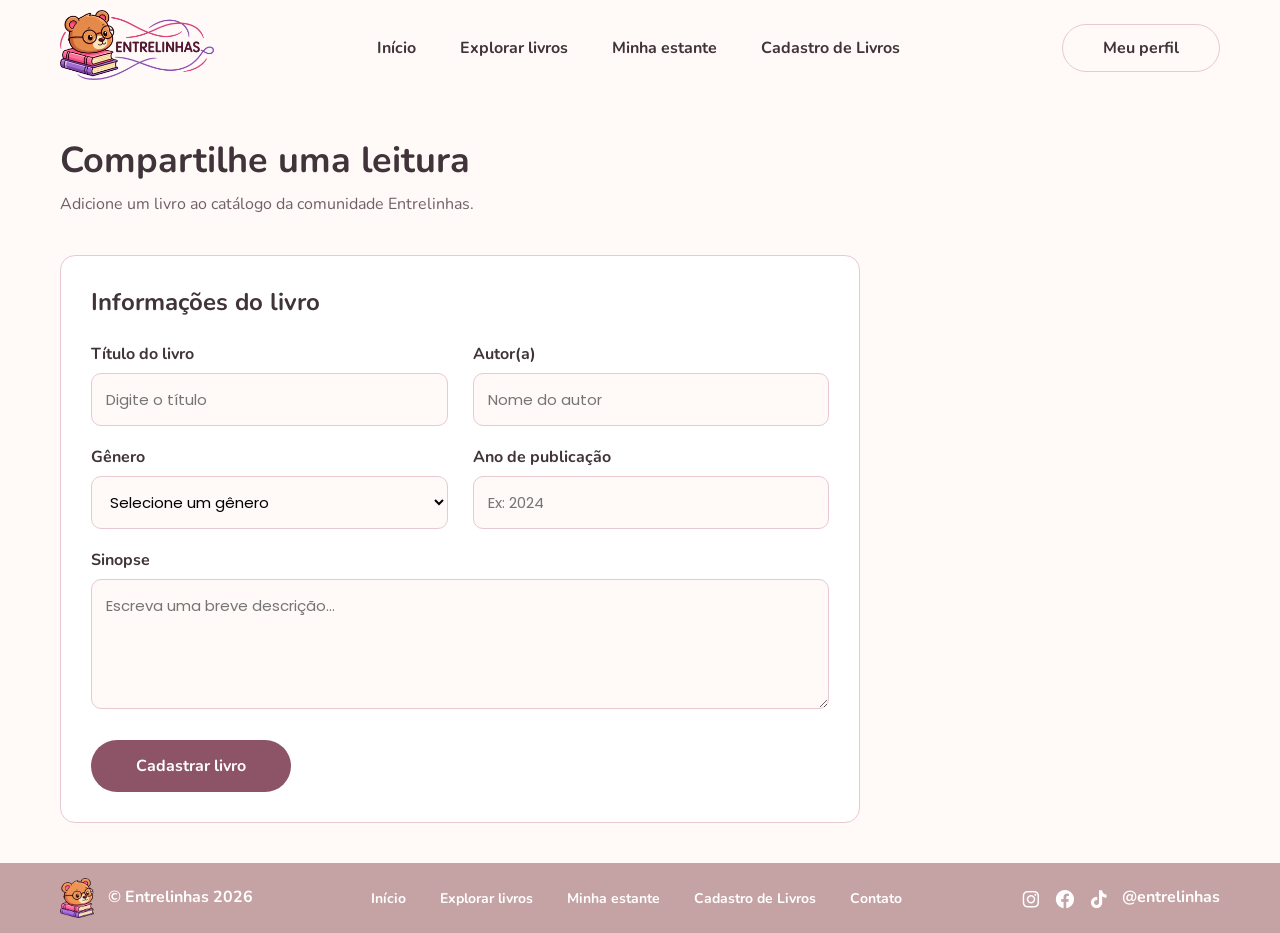
==== frontend/index.html @ ce0c290f "Add files via upload" ====
<!DOCTYPE html>
<html lang="pt-br">
<head>
    <meta charset="UTF-8">
    <meta name="viewport" content="width=device-width, initial-scale=1.0">
    <link href="https://fonts.googleapis.com/css2?family=Nunito:wght@400;700;800&family=Poppins&display=swap" rel="stylesheet">
    <link href='https://unpkg.com/boxicons@2.1.4/css/boxicons.min.css' rel='stylesheet'>
    <link rel="stylesheet" href="styles.css">
    <title>Entrelinhas - Cadastro de Livros</title>
</head>
<body>

    <header>
        <a href="#"><img src="logo.png" alt="Entrelinhas"></a> <!-- LIGAR: página Início -->
        <nav>
            <a href="#">Início</a>             <!-- LIGAR: página Início -->
            <a href="#">Explorar livros</a>    <!-- LIGAR: página Explorar livros -->
            <a href="#">Minha estante</a>      <!-- LIGAR: página Minha estante -->
            <a href="#">Cadastro de Livros</a> <!-- página atual -->
        </nav>
        <a class="perfil" href="#">Meu perfil</a> <!-- LIGAR: página Perfil -->
    </header>

    <main>
        <h1>Compartilhe uma leitura</h1>
        <p>Adicione um livro ao catálogo da comunidade Entrelinhas.</p>

        <form>
            <h2>Informações do livro</h2>

            <div class="linha">
                <div class="campo">
                    <label>Título do livro</label>
                    <input type="text" placeholder="Digite o título">
                </div>
                <div class="campo">
                    <label>Autor(a)</label>
                    <input type="text" placeholder="Nome do autor">
                </div>
            </div>

            <div class="linha">
                <div class="campo">
                    <label>Gênero</label>
                    <select>
                        <option>Selecione um gênero</option>
                        <option>Romance</option>
                        <option>Fantasia</option>
                        <option>Suspense</option>
                        <option>Terror</option>
                        <option>Poesia</option>
                        <option>Outro</option>
                    </select>
                </div>
                <div class="campo">
                    <label>Ano de publicação</label>
                    <input type="number" placeholder="Ex: 2024">
                </div>
            </div>

            <label>Sinopse</label>
            <textarea placeholder="Escreva uma breve descrição..."></textarea>

            <!-- LIGAR: ao cadastrar, levar para a página Explorar livros -->
            <button type="submit">Cadastrar livro</button>
        </form>
    </main>

    <footer>
        <div>
            <img src="mascote.png" alt="Mascote">
            © Entrelinhas 2026
        </div>
        <nav>
            <a href="#">Início</a>
            <a href="#">Explorar livros</a>
            <a href="#">Minha estante</a>
            <a href="#">Cadastro de Livros</a>
            <a href="#">Contato</a>   <!-- LIGAR: página Contato (e os outros links igual ao menu) -->
        </nav>
        <div class="redes">
            <i class="bx bxl-instagram"></i>
            <i class="bx bxl-facebook-circle"></i>
            <i class="bx bxl-tiktok"></i>
            @entrelinhas
        </div>
    </footer>

</body>
</html>
---- frontend/styles.css ----
* {
    margin: 0;
    padding: 0;
    box-sizing: border-box;
    font-family: 'Nunito', sans-serif;
}

body {
    background: #FFF9F7;
    color: #40343A;
}

/* ---------- Cabeçalho ---------- */
header {
    display: flex;
    justify-content: space-between;
    align-items: center;
    padding: 10px 60px;
}

header img {
    height: 70px;
}

nav a {
    margin: 0 20px;
    font-weight: 700;
    text-decoration: none;
    color: #40343A;
}

.perfil {
    border: 1px solid #E8C9D1;
    border-radius: 30px;
    padding: 12px 40px;
    font-weight: 700;
    text-decoration: none;
    color: #40343A;
}

/* ---------- Conteúdo ---------- */
main {
    padding: 40px 60px;
}

main h1 {
    font-size: 36px;
}

main p {
    color: #6f6168;
    margin-top: 8px;
}

/* ---------- Formulário ---------- */
form {
    background: white;
    border: 1px solid #E8C9D1;
    border-radius: 15px;
    padding: 30px;
    margin-top: 40px;
    max-width: 800px;
}

form h2 {
    margin-bottom: 25px;
}

.linha {
    display: flex;
    gap: 25px;
    margin-bottom: 20px;
}

.campo {
    width: 100%;
}

label {
    display: block;
    font-weight: 700;
    margin-bottom: 8px;
}

input, select, textarea {
    width: 100%;
    padding: 14px;
    border: 1px solid #E8C9D1;
    border-radius: 10px;
    background: #FFF9F7;
    font-family: 'Poppins', sans-serif;
    font-size: 15px;
}

textarea {
    height: 130px;
}

button {
    margin-top: 25px;
    padding: 15px 45px;
    border: none;
    border-radius: 30px;
    background: #8D5367;
    color: white;
    font-size: 16px;
    font-weight: 700;
    cursor: pointer;
}

button:hover {
    background: #40343A;
}

/* ---------- Rodapé ---------- */
footer {
    display: flex;
    justify-content: space-between;
    align-items: center;
    background: #C5A2A4;
    color: white;
    padding: 15px 60px;
    font-weight: 700;
}

footer img {
    height: 40px;
    vertical-align: middle;
    margin-right: 10px;
}

footer nav a {
    color: white;
    font-size: 14px;
    margin: 0 15px;
}

.redes i {
    font-size: 22px;
    margin-right: 8px;
    vertical-align: middle;
}
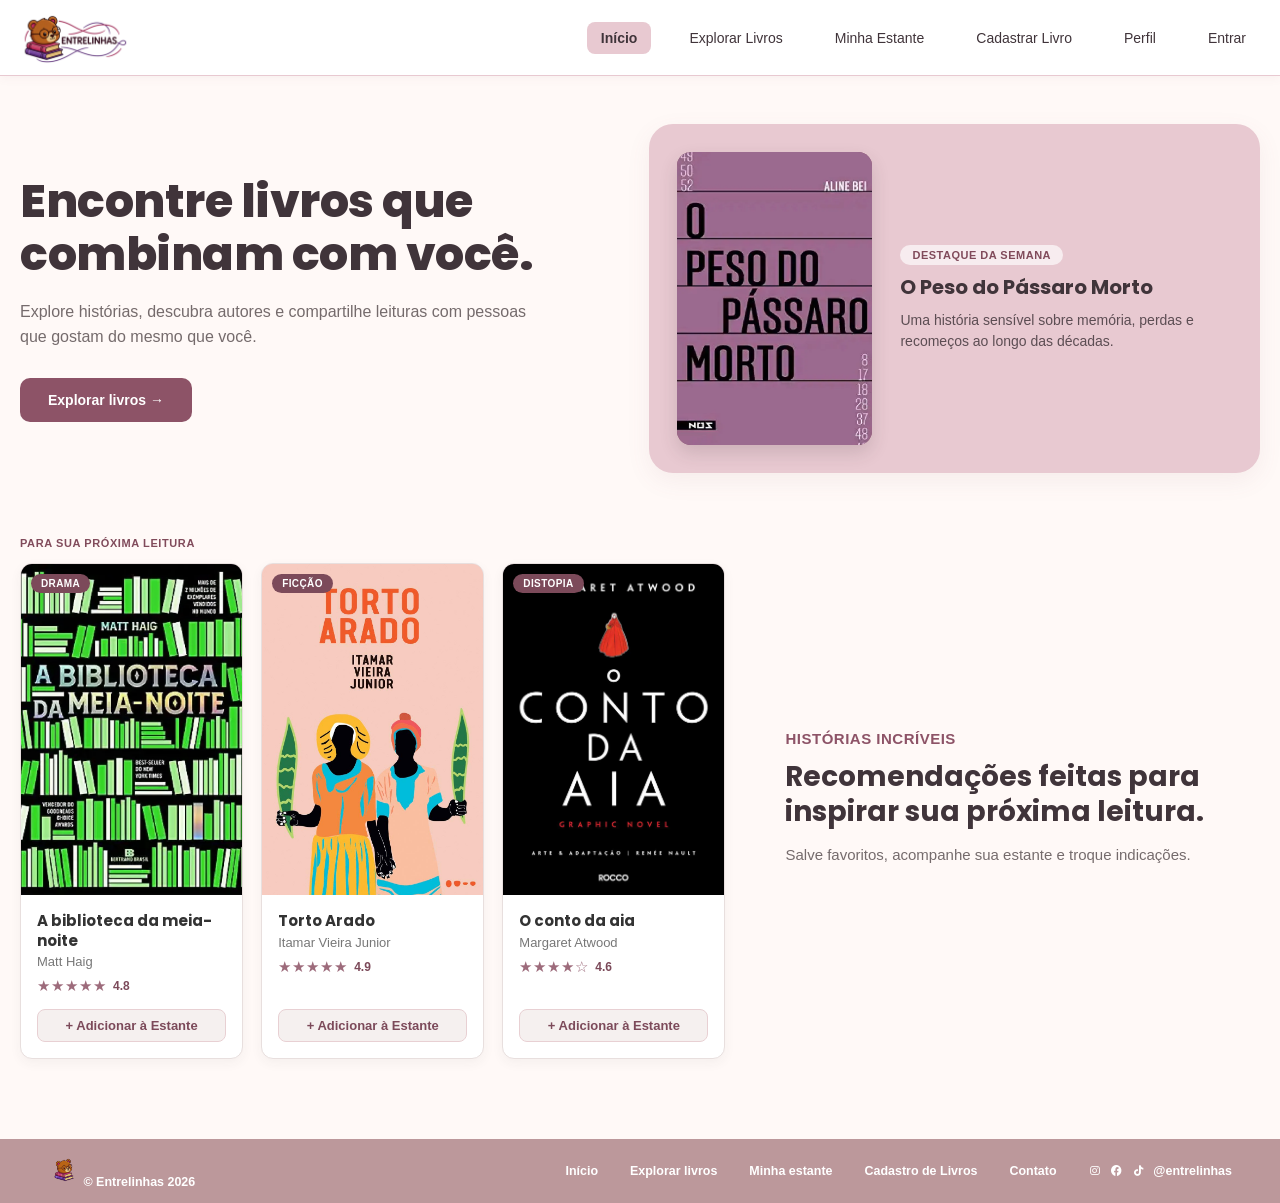
==== commit 71499aab: "Merge e criação de estilização global Atualização de estilização, padronização dos nomes dos compone" ====
--- a/frontend/index.html
+++ b/frontend/index.html
@@ -1,90 +1,179 @@
 <!DOCTYPE html>
-<html lang="pt-br">
+<html lang="pt-BR">
 <head>
-    <meta charset="UTF-8">
-    <meta name="viewport" content="width=device-width, initial-scale=1.0">
-    <link href="https://fonts.googleapis.com/css2?family=Nunito:wght@400;700;800&family=Poppins&display=swap" rel="stylesheet">
-    <link href='https://unpkg.com/boxicons@2.1.4/css/boxicons.min.css' rel='stylesheet'>
-    <link rel="stylesheet" href="styles.css">
-    <title>Entrelinhas - Cadastro de Livros</title>
+    <meta charset="UTF-8" />
+        <meta name="viewport" content="width=device-width, initial-scale=1.0" />
+        <title>Entrelinhas - Início de cada História</title>
+
+        <link rel="preconnect" href="https://fonts.googleapis.com" />
+        <link rel="preconnect" href="https://fonts.gstatic.com" crossorigin />
+        <link
+            href="https://fonts.googleapis.com/css2?family=Comfortaa:wght@600;700&family=Nunito:wght@400;500;600;700;800&family=Poppins:wght@400;500;600;700&display=swap"
+            rel="stylesheet"
+        />
+
+        <link
+            href="https://unpkg.com/boxicons@2.1.4/css/boxicons.min.css"
+            rel="stylesheet"
+        />
+
+        <link rel="stylesheet" href="css/styleGeral.css" />
+    <link rel="stylesheet" href="css/styleIndex.css">
 </head>
 <body>
 
-    <header>
-        <a href="#"><img src="logo.png" alt="Entrelinhas"></a> <!-- LIGAR: página Início -->
-        <nav>
-            <a href="#">Início</a>             <!-- LIGAR: página Início -->
-            <a href="#">Explorar livros</a>    <!-- LIGAR: página Explorar livros -->
-            <a href="#">Minha estante</a>      <!-- LIGAR: página Minha estante -->
-            <a href="#">Cadastro de Livros</a> <!-- página atual -->
-        </nav>
-        <a class="perfil" href="#">Meu perfil</a> <!-- LIGAR: página Perfil -->
-    </header>
+    <header class="topo">
+            <div class="container flex-topo">
+                <a href="index.html" class="logo">
+                    <img
+                        src="img/logo/logo.svg"
+                        alt="Entrelinhas"
+                        class="logo-img"
+                    />
+                </a>
 
-    <main>
-        <h1>Compartilhe uma leitura</h1>
-        <p>Adicione um livro ao catálogo da comunidade Entrelinhas.</p>
+                <nav class="menu">
+                    <a href="index.html" class="ativo">Início</a>
+                    <a href="pages/explorarlivros.html">Explorar Livros</a>
+                    <a href="pages/minhaEstante.html">Minha Estante</a>
+                    <a href="pages/cadastrarLivro.html">Cadastrar Livro</a>
+                    <a href="#">Perfil</a>
+                    <a href="pages/login.html" class="btn-entrar">Entrar</a>
+                </nav>
+            </div>
+        </header>
 
-        <form>
-            <h2>Informações do livro</h2>
+    <main class="container main-home">
+        
+        <!-- SEÇÃO 1: HERO BANNER -->
+        <section class="hero-section">
+            <div class="hero-texto">
+                <h1>Encontre livros que combinam com você.</h1>
+                <p>Explore histórias, descubra autores e compartilhe leituras com pessoas que gostam do mesmo que você.</p>
+                <a href="explorar.html" class="btn-hero">Explorar livros &rarr;</a>
+            </div>
 
-            <div class="linha">
-                <div class="campo">
-                    <label>Título do livro</label>
-                    <input type="text" placeholder="Digite o título">
+            <div class="hero-destaque">
+                <div class="destaque-capa-maior">
+                    <img
+                                src="img/livros/peso-do-passaro-morto.jpg"
+                                alt="O Peso do Pássaro Morto"
+                            />
                 </div>
-                <div class="campo">
-                    <label>Autor(a)</label>
-                    <input type="text" placeholder="Nome do autor">
+                <div class="destaque-info-lateral">
+                    <span class="destaque-tag">Destaque da Semana</span>
+                    <h3>O Peso do Pássaro Morto</h3>
+                    <p>Uma história sensível sobre memória, perdas e recomeços ao longo das décadas.</p>
+                </div>
+            </div>
+        </section>
+
+        <section class="secao-recomendacoes">
+            
+            <div class="coluna-cards">
+                <span class="label-secao">PARA SUA PRÓXIMA LEITURA</span>
+                
+                <div class="grade-home-cards">
+                    <!-- Card 1 -->
+                    <article class="card-livro">
+                        <div class="capa-wrapper">
+                            <span class="tag-categoria">DRAMA</span>
+                            <img src="img/livros/a-biblioteca-da-meia-noite.jpg" alt="A biblioteca da meia-noite">
+                            <div class="gancho-hover">
+                                <p>"Entre a vida e a morte existe uma biblioteca."</p>
+                                <span>Ver detalhes</span>
+                            </div>
+                        </div>
+                        <div class="info-livro">
+                            <h3>A biblioteca da meia-noite</h3>
+                            <p class="autor">Matt Haig</p>
+                            <div class="avaliacao">
+                                <span class="estrelas">&#9733;&#9733;&#9733;&#9733;&#9733;</span>
+                                <span class="nota">4.8</span>
+                            </div>
+                            <button class="btn-adicionar">+ Adicionar à Estante</button>
+                        </div>
+                    </article>
+
+                    <!-- Card 2 -->
+                    <article class="card-livro">
+                        <div class="capa-wrapper">
+                            <span class="tag-categoria">FICÇÃO</span>
+                            <img src="img/livros/torto-arado.jpg" alt="Torto Arado">
+                            <div class="gancho-hover">
+                                <p>"Uma narrativa visceral sobre terra, irmandade e resistência."</p>
+                                <span>Ver detalhes</span>
+                            </div>
+                        </div>
+                        <div class="info-livro">
+                            <h3>Torto Arado</h3>
+                            <p class="autor">Itamar Vieira Junior</p>
+                            <div class="avaliacao">
+                                <span class="estrelas">&#9733;&#9733;&#9733;&#9733;&#9733;</span>
+                                <span class="nota">4.9</span>
+                            </div>
+                            <button class="btn-adicionar">+ Adicionar à Estante</button>
+                        </div>
+                    </article>
+
+                    <!-- Card 3 -->
+                    <article class="card-livro">
+                        <div class="capa-wrapper">
+                            <span class="tag-categoria">DISTOPIA</span>
+                            <img src="img/livros/o-conto-da-aia.jpg" alt="O conto da aia">
+                            <div class="gancho-hover">
+                                <p>"Um clássico distópico sobre liberdade e sobrevivência."</p>
+                                <span>Ver detalhes</span>
+                            </div>
+                        </div>
+                        <div class="info-livro">
+                            <h3>O conto da aia</h3>
+                            <p class="autor">Margaret Atwood</p>
+                            <div class="avaliacao">
+                                <span class="estrelas">&#9733;&#9733;&#9733;&#9733;&#9734;</span>
+                                <span class="nota">4.6</span>
+                            </div>
+                            <button class="btn-adicionar">+ Adicionar à Estante</button>
+                        </div>
+                    </article>
                 </div>
             </div>
 
-            <div class="linha">
-                <div class="campo">
-                    <label>Gênero</label>
-                    <select>
-                        <option>Selecione um gênero</option>
-                        <option>Romance</option>
-                        <option>Fantasia</option>
-                        <option>Suspense</option>
-                        <option>Terror</option>
-                        <option>Poesia</option>
-                        <option>Outro</option>
-                    </select>
-                </div>
-                <div class="campo">
-                    <label>Ano de publicação</label>
-                    <input type="number" placeholder="Ex: 2024">
-                </div>
+            <!-- Lado Direito: Texto Institucional -->
+            <div class="coluna-texto-lateral">
+                <span class="eyebrow-vinho">HISTÓRIAS INCRÍVEIS</span>
+                <h2>Recomendações feitas para inspirar sua próxima leitura.</h2>
+                <p>Salve favoritos, acompanhe sua estante e troque indicações.</p>
             </div>
 
-            <label>Sinopse</label>
-            <textarea placeholder="Escreva uma breve descrição..."></textarea>
+        </section>
 
-            <!-- LIGAR: ao cadastrar, levar para a página Explorar livros -->
-            <button type="submit">Cadastrar livro</button>
-        </form>
     </main>
 
-    <footer>
-        <div>
-            <img src="mascote.png" alt="Mascote">
-            © Entrelinhas 2026
-        </div>
-        <nav>
-            <a href="#">Início</a>
-            <a href="#">Explorar livros</a>
-            <a href="#">Minha estante</a>
-            <a href="#">Cadastro de Livros</a>
-            <a href="#">Contato</a>   <!-- LIGAR: página Contato (e os outros links igual ao menu) -->
-        </nav>
-        <div class="redes">
-            <i class="bx bxl-instagram"></i>
-            <i class="bx bxl-facebook-circle"></i>
-            <i class="bx bxl-tiktok"></i>
-            @entrelinhas
+    <!-- Rodapé Padrão -->
+    <footer class="footer">
+        <div class="footer-container">
+            <div>
+                <img src="img/logo/icone.png" alt="Mascote" class="footer-logo">
+                <span>&copy; Entrelinhas 2026</span>
+            </div>
+            <nav class="footer-nav">
+                <ul>
+                    <li><a href="index.html">Início</a></li>
+                    <li><a href="pages/explorarlivros.html">Explorar livros</a></li>
+                    <li><a href="pages/minhaEstante.html">Minha estante</a></li>
+                    <li><a href="pages/cadastrarLivro.html">Cadastro de Livros</a></li>
+                    <li><a href="#">Contato</a></li>
+                    <li class="footer-social">
+                        <a href="#" aria-label="Instagram"><i class="bx bxl-instagram"></i></a>
+                        <a href="#" aria-label="Facebook"><i class="bx bxl-facebook-circle"></i></a>
+                        <a href="#" aria-label="TikTok"><i class="bx bxl-tiktok"></i></a>
+                        <span>@entrelinhas</span>
+                    </li>
+                </ul>
+            </nav>
         </div>
     </footer>
 
 </body>
-</html>
+</html>
--- a/frontend/css/styleGeral.css
+++ b/frontend/css/styleGeral.css
@@ -0,0 +1,618 @@
+/*  VARIÁVEIS E CONFIGURAÇÕES GERAIS */
+
+:root {
+    --bg-page: #FFF9F7;
+    --primary-wine: #814b5b;
+    --primary-wine-alt: #8d5367;
+    --primary-wine-hover: #693b49;
+    --tag-bg: #efe3e4;
+    --tag-text: #814b5b;
+    --footer-bg: #bc989b;
+    --text-dark: #40343a;
+    --text-muted: #756b6c;
+    --border-light: #eadcdd;
+    --border-pink: #e8c9d1;
+    --star-inactive: #d6d0d1;
+}
+
+* {
+    margin: 0;
+    padding: 0;
+    box-sizing: border-box;
+}
+
+html, body {
+    width: 100%;
+    min-height: 100%;
+}
+
+body {
+    background-color: var(--bg-page);
+    color: var(--text-dark);
+    font-family: "Inter", sans-serif;
+    display: flex;
+    flex-direction: column;
+    min-height: 100vh;
+    min-height: 100dvh;
+    overflow-x: hidden;
+}
+
+h1, h2, h3 {
+    font-family: "Poppins", sans-serif;
+}
+
+.container {
+    max-width: 1320px;
+    margin: 0 auto;
+    padding: 0 20px;
+}
+
+/* CABEÇALHO E MENU DE NAVEGAÇÃO */
+.topo {
+    background-color: #ffffff;
+    border-bottom: 1.5px solid var(--border-pink);
+    height: 76px;
+    display: flex;
+    align-items: center;
+    position: sticky;
+    top: 0;
+    z-index: 50;
+    box-shadow: 0 2px 10px rgba(141, 83, 103, 0.06);
+
+    & .flex-topo {
+        width: 100%;
+        display: flex;
+        justify-content: space-between;
+        align-items: center;
+    }
+
+    & .logo {
+        display: flex;
+        align-items: center;
+        gap: 10px;
+        text-decoration: none;
+        color: #333333;
+        font-family: "Poppins", sans-serif;
+        font-weight: 700;
+        font-size: 20px;
+
+        & .logo-img {
+            height: 54px;
+            width: auto;
+            display: block;
+            border-radius: 8px;
+        }
+    }
+}
+
+.menu {
+    display: flex;
+    align-items: center;
+    gap: 1.5rem;
+
+    & a {
+        text-decoration: none;
+        color: var(--text-dark);
+        font-size: 14px;
+        font-weight: 500;
+        padding: 8px 14px;
+        border-radius: 8px;
+        transition: 0.2s;
+
+        &:hover {
+            background-color: var(--bg-page);
+            color: var(--primary-wine-alt);
+        }
+
+        &.ativo {
+            background-color: var(--border-pink);
+            color: var(--text-dark);
+            font-weight: 600;
+        }
+
+        & .btn-entrar {
+            background-color: var(--primary-wine-alt);
+            color: var(--bg-page);
+
+            &:hover {
+                background-color: #c5a2a4;
+                color: var(--text-dark);
+            }
+        }
+    }
+}
+
+/* COMPONENTE: CARD DE LIVRO */
+.card-livro {
+    background-color: #ffffff;
+    border: 1px solid #e8dfde;
+    border-radius: 12px;
+    overflow: hidden;
+    box-shadow: 0 4px 12px rgba(51, 51, 51, 0.05);
+    transition: transform 0.25s ease, box-shadow 0.25s ease;
+    display: flex;
+    flex-direction: column;
+    cursor: pointer;
+
+    &:hover {
+        transform: translateY(-6px);
+        box-shadow: 0 12px 24px rgba(124, 74, 90, 0.16);
+        border-color: #d8b4b8;
+    }
+}
+
+.capa-wrapper {
+    position: relative;
+    width: 100%;
+    aspect-ratio: 2 / 3;
+    background-color: #e8d0d3;
+    overflow: hidden;
+
+    & img {
+        width: 100%;
+        height: 100%;
+        object-fit: cover;
+        object-position: top;
+        display: block;
+    }
+}
+
+.tag-categoria {
+    position: absolute;
+    top: 10px;
+    left: 10px;
+    z-index: 2;
+    background-color: #7c4a5a;
+    color: #ffffff;
+    font-size: 10px;
+    font-weight: 600;
+    padding: 4px 10px;
+    border-radius: 20px;
+    letter-spacing: 0.4px;
+}
+
+.gancho-hover {
+    position: absolute;
+    inset: 0;
+    background-color: rgba(94, 56, 69, 0.92);
+    color: #ffffff;
+    padding: 45px 18px 18px 18px;
+    display: flex;
+    flex-direction: column;
+    justify-content: center;
+    align-items: center;
+    text-align: center;
+    gap: 12px;
+    opacity: 0;
+    transition: opacity 0.25s ease;
+
+    & p {
+        font-size: 13px;
+        font-style: italic;
+        line-height: 1.5;
+    }
+
+    & span {
+        font-size: 11px;
+        font-weight: 600;
+        background-color: #e8d0d3;
+        color: #5e3845;
+        padding: 4px 12px;
+        border-radius: 20px;
+    }
+}
+
+.card-livro:hover .gancho-hover {
+    opacity: 1;
+}
+
+.info-livro {
+    padding: 16px;
+    display: flex;
+    flex-direction: column;
+    flex: 1;
+
+    & h3 {
+        font-size: 15px;
+        color: #333333;
+        margin-bottom: 4px;
+        line-height: 1.3;
+    }
+
+    & .autor {
+        font-size: 13px;
+        color: #777777;
+        margin-bottom: 8px;
+    }
+}
+
+.avaliacao {
+    display: flex;
+    align-items: center;
+    gap: 6px;
+    margin-bottom: 14px;
+}
+
+.estrelas {
+    color: #9d6b7b;
+    font-size: 15px;
+    letter-spacing: 1px;
+}
+
+.nota {
+    font-size: 12px;
+    font-weight: 600;
+    color: #7c4a5a;
+}
+
+.btn-adicionar {
+    margin-top: auto;
+    width: 100%;
+    padding: 8px;
+    background-color: #f5f0ef;
+    color: #7c4a5a;
+    border: 1px solid #e8d0d3;
+    border-radius: 8px;
+    font-size: 13px;
+    font-weight: 600;
+    cursor: pointer;
+    transition: 0.2s;
+
+    &:hover {
+        background-color: #7c4a5a;
+        color: #ffffff;
+    }
+}
+
+/* COMPONENTE: BLOCO CHAMADA PARA AÇÃO (CTA) */
+.bloco-explorar,
+.bloco-cadastrar {
+    margin-top: 40px;
+    padding: 24px;
+    background-color: var(--border-pink);
+    border: 1.5px solid #c5a2a4;
+    border-radius: 12px;
+    display: flex;
+    justify-content: space-between;
+    align-items: center;
+    gap: 20px;
+    flex-wrap: wrap;
+
+    & p {
+        font-size: 15px;
+        font-weight: 500;
+        color: var(--text-dark);
+    }
+}
+
+.btn-explorar,
+.btn-cadastrar {
+    background-color: var(--primary-wine-alt);
+    color: var(--bg-page);
+    text-decoration: none;
+    padding: 10px 20px;
+    border-radius: 8px;
+    font-size: 14px;
+    font-weight: 600;
+    transition: 0.2s;
+
+    &:hover {
+        background-color: var(--text-dark);
+    }
+}
+
+/* RODAPÉ PADRÃO */
+.footer {
+    background-color: var(--footer-bg);
+    color: #ffffff;
+    padding: 0.9rem 3rem;
+    width: 100%;
+    margin-top: 1rem;
+
+    & .footer-container {
+        max-width: 1280px;
+        margin: 0 auto;
+        display: flex;
+        align-items: center;
+        justify-content: space-between;
+        font-size: 0.78rem;
+        font-weight: 600;
+    }
+
+    & .footer-logo {
+        height: 32px;
+    }
+
+    & .footer-nav ul {
+        display: flex;
+        list-style: none;
+        gap: 2rem;
+
+        & a {
+            color: #ffffff;
+            text-decoration: none;
+            transition: opacity 0.2s;
+
+            &:hover {
+                opacity: 0.8;
+            }
+        }
+
+        & .footer-social {
+            display: flex;
+            align-items: center;
+            gap: 0.6rem;
+
+            & a {
+                color: #ffffff;
+                display: flex;
+                align-items: center;
+            }
+        }
+    }
+}
+
+/* POP-UP / MODAL DE DETALHES DO LIVRO */
+.modal-overlay {
+    position: fixed;
+    inset: 0;
+    background-color: rgba(61, 53, 54, 0.55);
+    display: flex;
+    align-items: center;
+    justify-content: center;
+    padding: 1.5rem;
+    z-index: 1000;
+    opacity: 0;
+    visibility: hidden;
+    transition: opacity 0.25s ease, visibility 0.25s ease;
+}
+
+.modal-overlay.open {
+    opacity: 1;
+    visibility: visible;
+}
+
+.modal-box {
+    background-color: #fdf9f9;
+    border: 1px solid var(--border-light);
+    border-radius: 16px;
+    max-width: 960px;
+    width: 100%;
+    max-height: 92vh;
+    overflow-y: auto;
+    padding: 2.2rem 2.5rem;
+    position: relative;
+    box-shadow: 0 16px 40px rgba(61, 53, 54, 0.22);
+    transform: translateY(12px);
+    transition: transform 0.25s ease;
+}
+
+.modal-overlay.open .modal-box {
+    transform: translateY(0);
+}
+
+.modal-close {
+    position: absolute;
+    top: 1.2rem;
+    right: 1.5rem;
+    background: transparent;
+    border: none;
+    font-size: 1.9rem;
+    line-height: 1;
+    color: var(--text-muted);
+    cursor: pointer;
+    transition: color 0.2s;
+
+    &:hover {
+        color: var(--primary-wine);
+    }
+}
+
+.modal-body {
+    display: flex;
+    gap: 2.5rem;
+    align-items: flex-start;
+}
+
+.modal-cover-frame {
+    width: 280px;
+    flex-shrink: 0;
+    background-color: #e6c8cd;
+    padding: 1.6rem;
+    border-radius: 12px;
+    display: flex;
+    align-items: center;
+    justify-content: center;
+    margin-top: 1.8rem;
+
+    & img {
+        width: 100%;
+        aspect-ratio: 2 / 3;
+        object-fit: cover;
+        border-radius: 4px;
+        background-color: var(--primary-wine);
+        box-shadow: 0 6px 16px rgba(0, 0, 0, 0.15);
+    }
+}
+
+.modal-info {
+    flex: 1;
+    display: flex;
+    flex-direction: column;
+
+    & h2 {
+        font-size: 2.15rem;
+        font-weight: 700;
+        color: #3d3536;
+        line-height: 1.15;
+        margin-bottom: 0.6rem;
+    }
+}
+
+.modal-category {
+    font-size: 0.78rem;
+    font-weight: 700;
+    letter-spacing: 0.6px;
+    text-transform: uppercase;
+    color: var(--primary-wine);
+    margin-bottom: 0.7rem;
+}
+
+.modal-author {
+    font-size: 1.1rem;
+    color: var(--text-muted);
+    margin-bottom: 1rem;
+}
+
+.modal-tags {
+    display: flex;
+    flex-wrap: wrap;
+    gap: 0.6rem;
+    margin-bottom: 1.4rem;
+}
+
+.tag-pill {
+    background-color: var(--tag-bg);
+    color: var(--tag-text);
+    font-size: 0.78rem;
+    font-weight: 600;
+    padding: 0.4rem 1.1rem;
+    border-radius: 999px;
+}
+
+.modal-synopsis h3 {
+    font-size: 1.05rem;
+    font-weight: 700;
+    color: #3d3536;
+    margin-bottom: 0.5rem;
+}
+
+.modal-synopsis p {
+    font-size: 0.95rem;
+    line-height: 1.55;
+    color: #635a5b;
+    margin-bottom: 1.6rem;
+}
+
+.modal-actions {
+    display: flex;
+    gap: 1rem;
+    margin-bottom: 1.5rem;
+    flex-wrap: wrap;
+}
+
+.btn-save {
+    background-color: var(--primary-wine);
+    color: #ffffff;
+    border: none;
+    padding: 0.75rem 1.8rem;
+    border-radius: 8px;
+    font-size: 0.88rem;
+    font-weight: 600;
+    cursor: pointer;
+    display: inline-flex;
+    align-items: center;
+    gap: 0.5rem;
+    transition: background-color 0.2s;
+
+    &:hover {
+        background-color: var(--primary-wine-hover);
+    }
+}
+
+.btn-recommend {
+    background-color: transparent;
+    color: var(--primary-wine);
+    border: 1px solid #e2cfd1;
+    padding: 0.75rem 1.6rem;
+    border-radius: 8px;
+    font-size: 0.88rem;
+    font-weight: 600;
+    cursor: pointer;
+    transition: background-color 0.2s;
+
+    &:hover {
+        background-color: #f5ebeb;
+    }
+}
+
+.opinion-card {
+    display: grid;
+    grid-template-columns: 1fr;
+    background-color: #ffffff;
+    border: 1px solid var(--border-light);
+    border-radius: 12px;
+    padding: 1rem 1.2rem;
+    gap: 1rem;
+
+    & h4 {
+        font-size: 1rem;
+        font-weight: 700;
+        color: #3d3536;
+        margin-bottom: 0.65rem;
+    }
+
+    & .btn-submit-opinion {
+        background-color: transparent;
+        border: none;
+        color: var(--primary-wine);
+        font-weight: 600;
+        cursor: pointer;
+        margin-left: 0.4rem;
+    }
+
+    & .opinion-textarea {
+        width: 100%;
+        border-style: none;
+        background-color: var(--tag-bg);
+        color: #635a5b;
+        font-size: 0.86rem;
+        padding: 0.85rem 1rem;
+        border-radius: 8px;
+        min-height: 54px;
+        outline: none;
+
+        &:focus {
+            box-shadow: 0 0 0 2px var(--primary-wine);
+            background-color: #f7eff0;
+        }
+    }
+}
+
+/* RESPONSIVIDADE GLOBAL (FOOTER E MODAL) */
+@media (max-width: 768px) {
+    .footer {
+        padding-left: 1.5rem;
+        padding-right: 1.5rem;
+    }
+
+    .footer-container {
+        flex-direction: column;
+        gap: 1rem;
+    }
+
+    .footer-nav ul {
+        flex-wrap: wrap;
+        justify-content: center;
+        gap: 1rem;
+    }
+
+    .modal-box {
+        padding: 1.5rem;
+    }
+
+    .modal-body {
+        flex-direction: column;
+        align-items: center;
+    }
+
+    .modal-cover-frame {
+        width: 210px;
+        margin-top: 0.5rem;
+        padding: 1.1rem;
+    }
+
+    .modal-info h2 {
+        font-size: 1.6rem;
+    }
+}
--- a/frontend/css/styleIndex.css
+++ b/frontend/css/styleIndex.css
@@ -0,0 +1,200 @@
+.main-home {
+    flex: 1;
+    width: 100%;
+    padding-top: 48px;
+    padding-bottom: 64px;
+}
+
+.hero-section {
+    display: grid;
+    grid-template-columns: 1fr 1.05fr;
+    align-items: center;
+    gap: 48px;
+    margin-bottom: 64px;
+}
+
+.hero-texto {
+    max-width: 520px;
+
+    & h1 {
+        font-size: clamp(32px, 3.6vw, 46px);
+        font-weight: 800;
+        color: var(--text-dark);
+        line-height: 1.15;
+        margin-bottom: 18px;
+        letter-spacing: -0.5px;
+    }
+
+    & p {
+        font-size: 16px;
+        color: var(--text-muted);
+        line-height: 1.6;
+        margin-bottom: 28px;
+    }
+}
+
+.btn-hero {
+    display: inline-flex;
+    align-items: center;
+    gap: 8px;
+    background-color: var(--primary-wine-alt);
+    color: #ffffff;
+    text-decoration: none;
+    font-size: 14px;
+    font-weight: 600;
+    padding: 14px 28px;
+    border-radius: 10px;
+    transition: background-color 0.2s ease, transform 0.2s ease;
+
+    &:hover {
+        background-color: var(--primary-wine-hover);
+        transform: translateY(-2px);
+    }
+}
+
+.hero-destaque {
+    background-color: var(--border-pink);
+    border-radius: 24px;
+    padding: 28px;
+    display: flex;
+    align-items: center;
+    gap: 28px;
+    box-shadow: 0 8px 24px rgba(141, 83, 103, 0.08);
+}
+
+.destaque-capa-maior {
+    width: 195px;
+    aspect-ratio: 2 / 3;
+    flex-shrink: 0;
+    background-color: var(--primary-wine-alt);
+    border-radius: 14px;
+    overflow: hidden;
+    box-shadow: 0 8px 18px rgba(64, 52, 58, 0.16);
+
+    & img {
+        width: 100%;
+        height: 100%;
+        object-fit: cover;
+        display: block;
+    }
+}
+
+.destaque-info-lateral {
+    display: flex;
+    flex-direction: column;
+    gap: 10px;
+
+    & .destaque-tag {
+        align-self: flex-start;
+        background-color: rgba(255, 255, 255, 0.65);
+        color: var(--primary-wine);
+        font-size: 11px;
+        font-weight: 700;
+        text-transform: uppercase;
+        letter-spacing: 0.5px;
+        padding: 4px 12px;
+        border-radius: 20px;
+    }
+
+    & h3 {
+        font-size: 20px;
+        font-weight: 700;
+        color: var(--text-dark);
+        line-height: 1.25;
+    }
+
+    & p {
+        font-size: 14px;
+        color: #5c4d53;
+        line-height: 1.5;
+    }
+}
+
+.secao-recomendacoes {
+    display: grid;
+    grid-template-columns: 1.45fr 1fr;
+    align-items: center;
+    gap: 48px;
+}
+
+.coluna-cards {
+    display: flex;
+    flex-direction: column;
+}
+
+.label-secao {
+    font-size: 11px;
+    font-weight: 700;
+    text-transform: uppercase;
+    letter-spacing: 0.6px;
+    color: var(--primary-wine);
+    margin-bottom: 14px;
+}
+
+.grade-home-cards {
+    display: grid;
+    grid-template-columns: repeat(3, 1fr);
+    gap: 18px;
+}
+
+.coluna-texto-lateral {
+    padding-left: 12px;
+
+    & .eyebrow-vinho {
+        display: block;
+        font-size: 15px;
+        font-weight: 700;
+        text-transform: uppercase;
+        letter-spacing: 0.5px;
+        color: var(--primary-wine-alt);
+        margin-bottom: 12px;
+    }
+
+    & h2 {
+        font-size: clamp(22px, 2.2vw, 28px);
+        font-weight: 700;
+        color: var(--text-dark);
+        line-height: 1.25;
+        margin-bottom: 14px;
+    }
+
+    & p {
+        font-size: 15px;
+        color: var(--text-muted);
+        line-height: 1.55;
+    }
+}
+
+/* responsividade */
+@media (max-width: 1024px) {
+    .hero-section {
+        grid-template-columns: 1fr;
+        gap: 32px;
+    }
+
+    .secao-recomendacoes {
+        grid-template-columns: 1fr;
+        gap: 36px;
+    }
+
+    .coluna-texto-lateral {
+        padding-left: 0;
+        order: -1; 
+    }
+}
+
+@media (max-width: 650px) {
+    .hero-destaque {
+        flex-direction: column;
+        text-align: center;
+        padding: 24px;
+    }
+
+    .destaque-info-lateral .destaque-tag {
+        align-self: center;
+    }
+
+    .grade-home-cards {
+        grid-template-columns: 1fr;
+    }
+}
